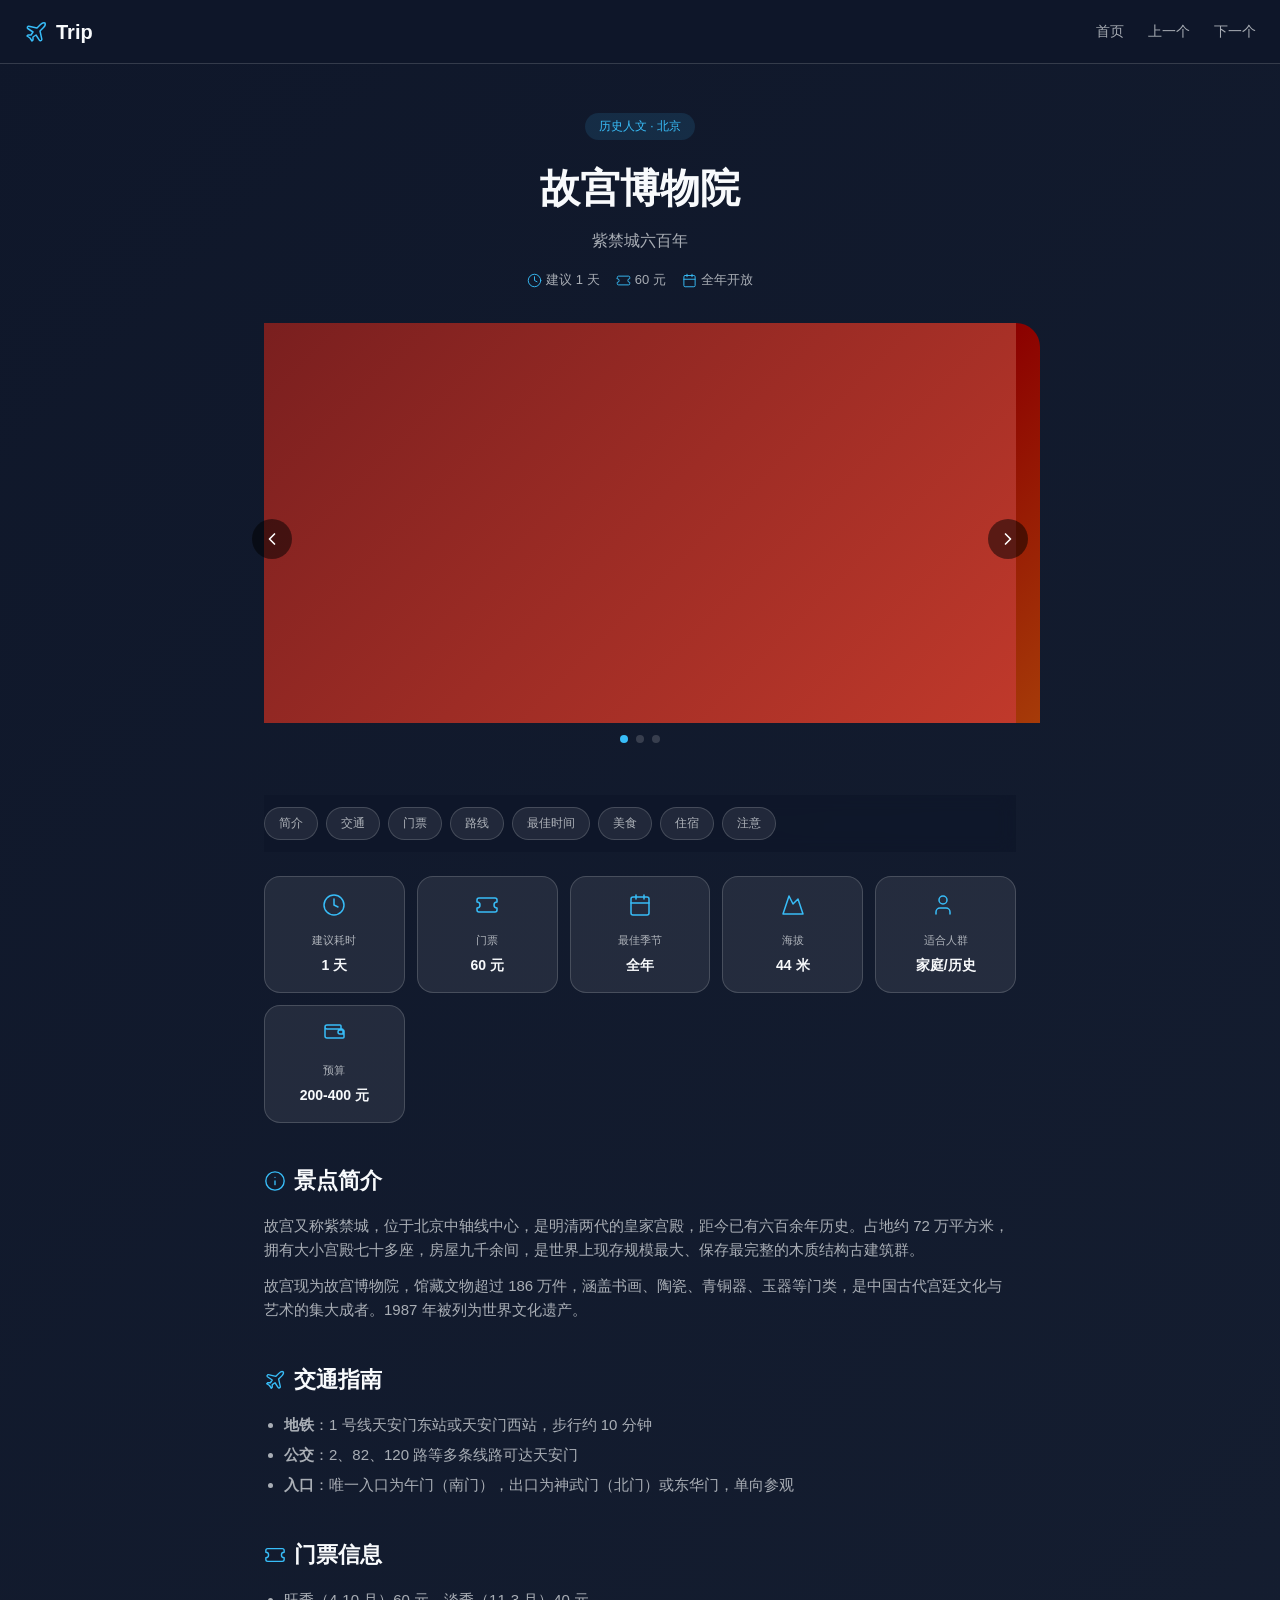
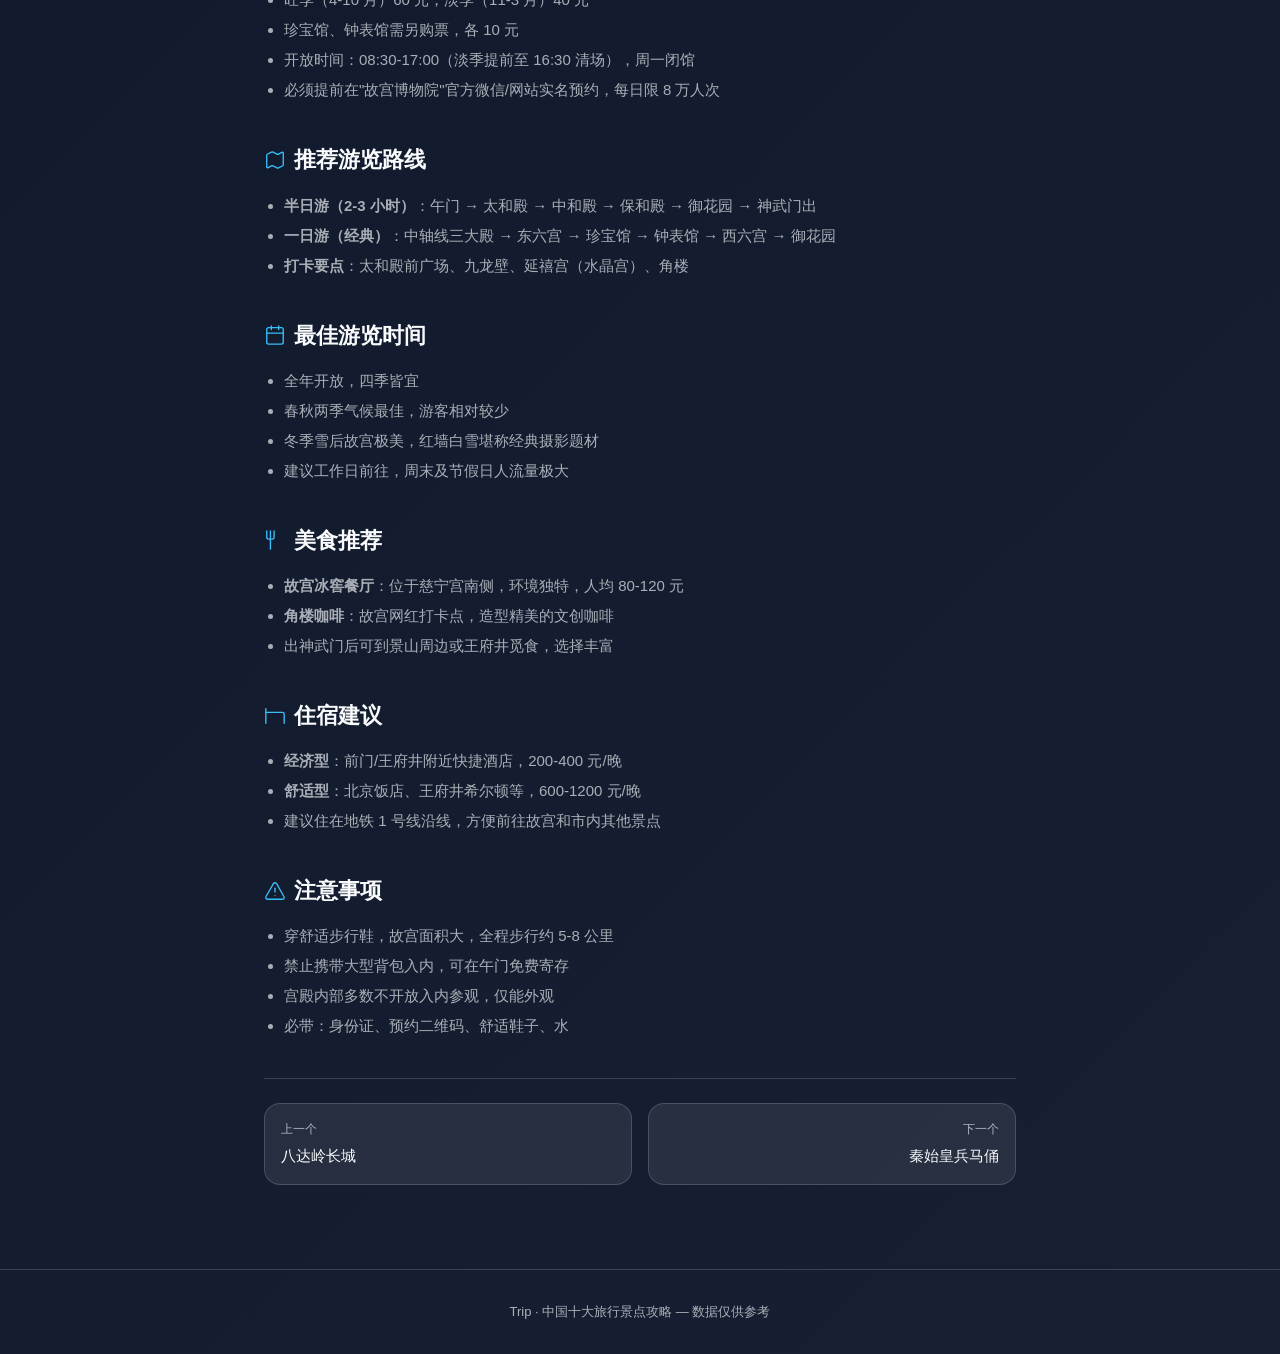
==== spots/forbidden-city.html @ f704538e "feat: 完成中国十大旅行景点攻略网站 首页含导航栏、Hero、搜索筛选、卡片网格；10 个详情页含轮播、8 攻略区块、6 信息卡片、环形景点导航；公共样式与脚本、结构化数据、需求文档及 READM" ====
<!DOCTYPE html>
<html lang="zh-CN">
<head>
  <meta charset="UTF-8" />
  <meta name="viewport" content="width=device-width, initial-scale=1" />
  <title>故宫博物院 — Trip 旅行攻略</title>
  <link rel="stylesheet" href="../css/style.css" />
</head>
<body>
  <nav class="navbar">
    <a class="nav-brand" href="../index.html">
      <svg xmlns="http://www.w3.org/2000/svg" viewBox="0 0 24 24" fill="none" stroke="currentColor" stroke-width="1.5" stroke-linecap="round" stroke-linejoin="round"><path d="M17.8 19.2 16 11l3.5-3.5C21 6 21.5 4 21 3c-1-.5-3 0-4.5 1.5L13 8 4.8 6.2c-.5-.1-.9.1-1.1.5l-.3.5c-.2.5-.1 1 .3 1.3L9 12l-2 3H4l-1 1 3 2 2 3 1-1v-3l3-2 3.5 5.3c.3.4.8.5 1.3.3l.5-.2c.4-.3.6-.7.5-1.2z"/></svg>
      Trip
    </a>
    <button class="nav-toggle" aria-label="菜单"><svg xmlns="http://www.w3.org/2000/svg" viewBox="0 0 24 24" fill="none" stroke="currentColor" stroke-width="2" stroke-linecap="round"><path d="M4 6h16M4 12h16M4 18h16"/></svg></button>
    <div class="nav-links">
      <a href="../index.html">首页</a>
      <a href="great-wall.html">上一个</a>
      <a href="terracotta-army.html">下一个</a>
    </div>
  </nav>

  <header class="detail-header">
    <span class="badge">历史人文 · 北京</span>
    <h1>故宫博物院</h1>
    <p class="tagline">紫禁城六百年</p>
    <div class="meta-row">
      <span><svg xmlns="http://www.w3.org/2000/svg" viewBox="0 0 24 24" fill="none" stroke="currentColor" stroke-width="1.5" stroke-linecap="round" stroke-linejoin="round"><circle cx="12" cy="12" r="10"/><path d="M12 6v6l4 2"/></svg>建议 1 天</span>
      <span><svg xmlns="http://www.w3.org/2000/svg" viewBox="0 0 24 24" fill="none" stroke="currentColor" stroke-width="1.5" stroke-linecap="round" stroke-linejoin="round"><path d="M2 9a3 3 0 0 1 0 6v2a2 2 0 0 0 2 2h16a2 2 0 0 0 2-2v-2a3 3 0 0 1 0-6V7a2 2 0 0 0-2-2H4a2 2 0 0 0-2 2Z"/></svg>60 元</span>
      <span><svg xmlns="http://www.w3.org/2000/svg" viewBox="0 0 24 24" fill="none" stroke="currentColor" stroke-width="1.5" stroke-linecap="round" stroke-linejoin="round"><rect width="18" height="18" x="3" y="4" rx="2"/><path d="M16 2v4M8 2v4M3 10h18"/></svg>全年开放</span>
    </div>
  </header>

  <div class="carousel">
    <div class="carousel-track">
      <div class="carousel-slide" style="background:linear-gradient(135deg,#7a1f1f,#c0392b)"></div>
      <div class="carousel-slide" style="background:linear-gradient(135deg,#8b0000,#d4a017)"></div>
      <div class="carousel-slide" style="background:linear-gradient(135deg,#5d1015,#a04050)"></div>
    </div>
    <button class="carousel-btn prev" aria-label="上一张"><svg xmlns="http://www.w3.org/2000/svg" viewBox="0 0 24 24" fill="none" stroke="currentColor" stroke-width="2" stroke-linecap="round" stroke-linejoin="round"><path d="m15 18-6-6 6-6"/></svg></button>
    <button class="carousel-btn next" aria-label="下一张"><svg xmlns="http://www.w3.org/2000/svg" viewBox="0 0 24 24" fill="none" stroke="currentColor" stroke-width="2" stroke-linecap="round" stroke-linejoin="round"><path d="m9 18 6-6-6-6"/></svg></button>
    <div class="carousel-dots"><button class="active" aria-label="第1张"></button><button aria-label="第2张"></button><button aria-label="第3张"></button></div>
  </div>

  <div class="detail-content">
    <nav class="section-nav">
      <a href="#intro" class="active">简介</a><a href="#transport">交通</a><a href="#tickets">门票</a><a href="#routes">路线</a><a href="#season">最佳时间</a><a href="#food">美食</a><a href="#stay">住宿</a><a href="#tips">注意</a>
    </nav>

    <div class="info-cards">
      <div class="info-card"><svg xmlns="http://www.w3.org/2000/svg" viewBox="0 0 24 24" fill="none" stroke="currentColor" stroke-width="1.5" stroke-linecap="round" stroke-linejoin="round"><circle cx="12" cy="12" r="10"/><path d="M12 6v6l4 2"/></svg><div class="label">建议耗时</div><div class="value">1 天</div></div>
      <div class="info-card"><svg xmlns="http://www.w3.org/2000/svg" viewBox="0 0 24 24" fill="none" stroke="currentColor" stroke-width="1.5" stroke-linecap="round" stroke-linejoin="round"><path d="M2 9a3 3 0 0 1 0 6v2a2 2 0 0 0 2 2h16a2 2 0 0 0 2-2v-2a3 3 0 0 1 0-6V7a2 2 0 0 0-2-2H4a2 2 0 0 0-2 2Z"/></svg><div class="label">门票</div><div class="value">60 元</div></div>
      <div class="info-card"><svg xmlns="http://www.w3.org/2000/svg" viewBox="0 0 24 24" fill="none" stroke="currentColor" stroke-width="1.5" stroke-linecap="round" stroke-linejoin="round"><rect width="18" height="18" x="3" y="4" rx="2"/><path d="M16 2v4M8 2v4M3 10h18"/></svg><div class="label">最佳季节</div><div class="value">全年</div></div>
      <div class="info-card"><svg xmlns="http://www.w3.org/2000/svg" viewBox="0 0 24 24" fill="none" stroke="currentColor" stroke-width="1.5" stroke-linecap="round" stroke-linejoin="round"><path d="m8 3 4 8 5-5 5 15H2L8 3z"/></svg><div class="label">海拔</div><div class="value">44 米</div></div>
      <div class="info-card"><svg xmlns="http://www.w3.org/2000/svg" viewBox="0 0 24 24" fill="none" stroke="currentColor" stroke-width="1.5" stroke-linecap="round" stroke-linejoin="round"><path d="M16 21v-2a4 4 0 0 0-4-4H6a4 4 0 0 0-4 4v2"/><circle cx="9" cy="7" r="4"/></svg><div class="label">适合人群</div><div class="value">家庭/历史</div></div>
      <div class="info-card"><svg xmlns="http://www.w3.org/2000/svg" viewBox="0 0 24 24" fill="none" stroke="currentColor" stroke-width="1.5" stroke-linecap="round" stroke-linejoin="round"><path d="M19 7V4a1 1 0 0 0-1-1H5a2 2 0 0 0 0 4h15a1 1 0 0 1 1 1v4h-3a2 2 0 0 1 0-4h3a1 1 0 0 1 1 1v6a1 1 0 0 1-1 1H5a2 2 0 0 1-2-2V5"/></svg><div class="label">预算</div><div class="value">200-400 元</div></div>
    </div>

    <section class="detail-section" id="intro">
      <h2><svg xmlns="http://www.w3.org/2000/svg" viewBox="0 0 24 24" fill="none" stroke="currentColor" stroke-width="1.5" stroke-linecap="round" stroke-linejoin="round"><circle cx="12" cy="12" r="10"/><path d="M12 16v-4"/><path d="M12 8h.01"/></svg>景点简介</h2>
      <p>故宫又称紫禁城，位于北京中轴线中心，是明清两代的皇家宫殿，距今已有六百余年历史。占地约 72 万平方米，拥有大小宫殿七十多座，房屋九千余间，是世界上现存规模最大、保存最完整的木质结构古建筑群。</p>
      <p>故宫现为故宫博物院，馆藏文物超过 186 万件，涵盖书画、陶瓷、青铜器、玉器等门类，是中国古代宫廷文化与艺术的集大成者。1987 年被列为世界文化遗产。</p>
    </section>

    <section class="detail-section" id="transport">
      <h2><svg xmlns="http://www.w3.org/2000/svg" viewBox="0 0 24 24" fill="none" stroke="currentColor" stroke-width="1.5" stroke-linecap="round" stroke-linejoin="round"><path d="M17.8 19.2 16 11l3.5-3.5C21 6 21.5 4 21 3c-1-.5-3 0-4.5 1.5L13 8 4.8 6.2c-.5-.1-.9.1-1.1.5l-.3.5c-.2.5-.1 1 .3 1.3L9 12l-2 3H4l-1 1 3 2 2 3 1-1v-3l3-2 3.5 5.3c.3.4.8.5 1.3.3l.5-.2c.4-.3.6-.7.5-1.2z"/></svg>交通指南</h2>
      <ul>
        <li><strong>地铁</strong>：1 号线天安门东站或天安门西站，步行约 10 分钟</li>
        <li><strong>公交</strong>：2、82、120 路等多条线路可达天安门</li>
        <li><strong>入口</strong>：唯一入口为午门（南门），出口为神武门（北门）或东华门，单向参观</li>
      </ul>
    </section>

    <section class="detail-section" id="tickets">
      <h2><svg xmlns="http://www.w3.org/2000/svg" viewBox="0 0 24 24" fill="none" stroke="currentColor" stroke-width="1.5" stroke-linecap="round" stroke-linejoin="round"><path d="M2 9a3 3 0 0 1 0 6v2a2 2 0 0 0 2 2h16a2 2 0 0 0 2-2v-2a3 3 0 0 1 0-6V7a2 2 0 0 0-2-2H4a2 2 0 0 0-2 2Z"/></svg>门票信息</h2>
      <ul>
        <li>旺季（4-10 月）60 元，淡季（11-3 月）40 元</li>
        <li>珍宝馆、钟表馆需另购票，各 10 元</li>
        <li>开放时间：08:30-17:00（淡季提前至 16:30 清场），周一闭馆</li>
        <li>必须提前在"故宫博物院"官方微信/网站实名预约，每日限 8 万人次</li>
      </ul>
    </section>

    <section class="detail-section" id="routes">
      <h2><svg xmlns="http://www.w3.org/2000/svg" viewBox="0 0 24 24" fill="none" stroke="currentColor" stroke-width="1.5" stroke-linecap="round" stroke-linejoin="round"><path d="M14.106 5.553a2 2 0 0 0 1.788 0l3.659-1.83A1 1 0 0 1 21 4.619v12.764a1 1 0 0 1-.553.894l-4.553 2.277a2 2 0 0 1-1.788 0l-4.212-2.106a2 2 0 0 0-1.788 0l-3.659 1.83A1 1 0 0 1 3 19.381V6.618a1 1 0 0 1 .553-.894l4.553-2.277a2 2 0 0 1 1.788 0Z"/></svg>推荐游览路线</h2>
      <ul>
        <li><strong>半日游（2-3 小时）</strong>：午门 → 太和殿 → 中和殿 → 保和殿 → 御花园 → 神武门出</li>
        <li><strong>一日游（经典）</strong>：中轴线三大殿 → 东六宫 → 珍宝馆 → 钟表馆 → 西六宫 → 御花园</li>
        <li><strong>打卡要点</strong>：太和殿前广场、九龙壁、延禧宫（水晶宫）、角楼</li>
      </ul>
    </section>

    <section class="detail-section" id="season">
      <h2><svg xmlns="http://www.w3.org/2000/svg" viewBox="0 0 24 24" fill="none" stroke="currentColor" stroke-width="1.5" stroke-linecap="round" stroke-linejoin="round"><rect width="18" height="18" x="3" y="4" rx="2"/><path d="M16 2v4M8 2v4M3 10h18"/></svg>最佳游览时间</h2>
      <ul>
        <li>全年开放，四季皆宜</li>
        <li>春秋两季气候最佳，游客相对较少</li>
        <li>冬季雪后故宫极美，红墙白雪堪称经典摄影题材</li>
        <li>建议工作日前往，周末及节假日人流量极大</li>
      </ul>
    </section>

    <section class="detail-section" id="food">
      <h2><svg xmlns="http://www.w3.org/2000/svg" viewBox="0 0 24 24" fill="none" stroke="currentColor" stroke-width="1.5" stroke-linecap="round" stroke-linejoin="round"><path d="M3 2v7c0 1.1.9 2 2 2h4a2 2 0 0 0 2-2V2"/><path d="M7 2v20"/></svg>美食推荐</h2>
      <ul>
        <li><strong>故宫冰窖餐厅</strong>：位于慈宁宫南侧，环境独特，人均 80-120 元</li>
        <li><strong>角楼咖啡</strong>：故宫网红打卡点，造型精美的文创咖啡</li>
        <li>出神武门后可到景山周边或王府井觅食，选择丰富</li>
      </ul>
    </section>

    <section class="detail-section" id="stay">
      <h2><svg xmlns="http://www.w3.org/2000/svg" viewBox="0 0 24 24" fill="none" stroke="currentColor" stroke-width="1.5" stroke-linecap="round" stroke-linejoin="round"><path d="M2 4v16"/><path d="M2 8h18a2 2 0 0 1 2 2v10"/></svg>住宿建议</h2>
      <ul>
        <li><strong>经济型</strong>：前门/王府井附近快捷酒店，200-400 元/晚</li>
        <li><strong>舒适型</strong>：北京饭店、王府井希尔顿等，600-1200 元/晚</li>
        <li>建议住在地铁 1 号线沿线，方便前往故宫和市内其他景点</li>
      </ul>
    </section>

    <section class="detail-section" id="tips">
      <h2><svg xmlns="http://www.w3.org/2000/svg" viewBox="0 0 24 24" fill="none" stroke="currentColor" stroke-width="1.5" stroke-linecap="round" stroke-linejoin="round"><path d="m21.73 18-8-14a2 2 0 0 0-3.46 0l-8 14A2 2 0 0 0 4 21h16a2 2 0 0 0 1.73-3Z"/><path d="M12 9v4"/><path d="M12 17h.01"/></svg>注意事项</h2>
      <ul>
        <li>穿舒适步行鞋，故宫面积大，全程步行约 5-8 公里</li>
        <li>禁止携带大型背包入内，可在午门免费寄存</li>
        <li>宫殿内部多数不开放入内参观，仅能外观</li>
        <li>必带：身份证、预约二维码、舒适鞋子、水</li>
      </ul>
    </section>

    <nav class="spot-nav">
      <a href="great-wall.html"><div class="nav-label">上一个</div><div class="nav-name">八达岭长城</div></a>
      <a href="terracotta-army.html" class="next"><div class="nav-label">下一个</div><div class="nav-name">秦始皇兵马俑</div></a>
    </nav>
  </div>

  <footer class="footer">Trip · 中国十大旅行景点攻略 — 数据仅供参考</footer>
  <button class="back-top" id="backTop" aria-label="返回顶部"><svg xmlns="http://www.w3.org/2000/svg" viewBox="0 0 24 24" fill="none" stroke="currentColor" stroke-width="2" stroke-linecap="round" stroke-linejoin="round"><path d="m18 15-6-6-6 6"/></svg></button>
  <script src="../js/main.js"></script>
</body>
</html>
---- css/style.css ----
:root {
  --bg-1: #0f172a;
  --bg-2: #1e293b;
  --bg-3: #0e7490;
  --card: rgba(255, 255, 255, 0.08);
  --card-hover: rgba(255, 255, 255, 0.14);
  --card-border: rgba(255, 255, 255, 0.16);
  --text: #f8fafc;
  --muted: rgba(248, 250, 252, 0.66);
  --accent: #38bdf8;
  --accent-dim: rgba(56, 189, 248, 0.12);
  --focus-ring: rgba(56, 189, 248, 0.5);
  --radius: 16px;
  --radius-lg: 24px;
  --nav-h: 64px;
}

* { box-sizing: border-box; margin: 0; padding: 0; }

html { scroll-behavior: smooth; }

body {
  min-height: 100vh;
  font-family: -apple-system, BlinkMacSystemFont, "Segoe UI", "PingFang SC",
    "Hiragino Sans GB", "Microsoft YaHei", sans-serif;
  color: var(--text);
  background: linear-gradient(135deg, var(--bg-1), var(--bg-2));
  background-size: 200% 200%;
  animation: drift 20s ease-in-out infinite;
  line-height: 1.6;
}

@keyframes drift {
  0%, 100% { background-position: 0% 50%; }
  50% { background-position: 100% 50%; }
}

a { color: var(--accent); text-decoration: none; transition: color 0.2s ease; }
a:hover { color: #7dd3fc; }

img { max-width: 100%; display: block; }

/* ===== Navigation ===== */
.navbar {
  position: fixed; top: 0; left: 0; right: 0;
  height: var(--nav-h);
  background: rgba(15, 23, 42, 0.85);
 backdrop-filter: blur(12px); -webkit-backdrop-filter: blur(12px);
 border-bottom: 1px solid var(--card-border);
 z-index: 100;
  display: flex; align-items: center; padding: 0 24px;
}
.nav-brand {
  font-size: 20px; font-weight: 700; color: var(--text);
  display: flex; align-items: center; gap: 8px;
}
.nav-brand svg { width: 24px; height: 24px; color: var(--accent); }
.nav-links { display: flex; align-items: center; gap: 24px; margin-left: auto; }
.nav-links a { color: var(--muted); font-size: 14px; font-weight: 500; }
.nav-links a:hover, .nav-links a.active { color: var(--text); }
.nav-dropdown { position: relative; }
.nav-dropdown-trigger { cursor: pointer; }
.nav-dropdown-menu {
  position: absolute; top: calc(100% + 8px); right: 0;
  min-width: 200px; max-height: 400px; overflow-y: auto;
  background: var(--bg-2); border: 1px solid var(--card-border);
  border-radius: var(--radius); padding: 8px;
  box-shadow: 0 16px 40px rgba(0,0,0,0.4);
  display: none; flex-direction: column; gap: 2px;
}
.nav-dropdown.open .nav-dropdown-menu { display: flex; }
.nav-dropdown-menu a {
  padding: 8px 12px; border-radius: 8px; font-size: 13px; color: var(--muted);
}
.nav-dropdown-menu a:hover { background: var(--card); color: var(--text); }
.nav-toggle { display: none; background: none; border: none; cursor: pointer; padding: 4px; }
.nav-toggle svg { width: 28px; height: 28px; color: var(--text); }

/* ===== Hero ===== */
.hero {
  text-align: center; padding: calc(var(--nav-h) + 80px) 24px 60px;
  animation: rise 0.7s cubic-bezier(0.22,1,0.36,1) both;
}
.hero h1 {
  font-size: clamp(36px, 8vw, 56px); font-weight: 700;
  letter-spacing: -0.02em; margin-bottom: 12px;
}
.hero h1 span { color: var(--accent); }
.hero p { color: var(--muted); font-size: clamp(15px, 2.5vw, 18px); max-width: 560px; margin: 0 auto 32px; }

/* ===== Search & Filter ===== */
.controls {
  max-width: 900px; margin: 0 auto 40px; padding: 0 24px;
  display: flex; flex-wrap: wrap; gap: 12px; align-items: center; justify-content: center;
}
.search-box {
  flex: 1; min-width: 240px; position: relative;
}
.search-box svg {
  position: absolute; left: 14px; top: 50%; transform: translateY(-50%);
  width: 18px; height: 18px; color: var(--muted);
}
.search-box input {
  width: 100%; padding: 12px 16px 12px 42px;
  background: var(--card); border: 1px solid var(--card-border);
  border-radius: 999px; color: var(--text); font-size: 14px; font-family: inherit;
  outline: none; transition: border-color 0.2s ease;
}
.search-box input:focus { border-color: var(--accent); }
.search-box input::placeholder { color: var(--muted); }
.filter-btns { display: flex; gap: 8px; }
.filter-btn {
  padding: 10px 18px; border-radius: 999px; cursor: pointer;
  background: var(--card); border: 1px solid var(--card-border);
  color: var(--muted); font-size: 13px; font-family: inherit;
  transition: all 0.2s ease;
}
.filter-btn:hover { color: var(--text); background: var(--card-hover); }
.filter-btn.active { background: var(--accent-dim); color: var(--accent); border-color: var(--accent); }
.filter-btn:focus-visible, .search-box input:focus-visible {
  outline: 2px solid var(--focus-ring); outline-offset: 2px;
}

/* ===== Card Grid ===== */
.grid {
  display: grid;
  grid-template-columns: repeat(auto-fill, minmax(260px, 1fr));
  gap: 24px; max-width: 1200px; margin: 0 auto; padding: 0 24px 60px;
}
.card {
  border-radius: var(--radius); overflow: hidden; cursor: pointer;
  background: var(--card); border: 1px solid var(--card-border);
  transition: transform 0.2s ease, box-shadow 0.2s ease, background 0.2s ease;
  animation: rise 0.5s cubic-bezier(0.22,1,0.36,1) both;
}
.card:hover { transform: translateY(-4px); box-shadow: 0 16px 40px rgba(0,0,0,0.3); background: var(--card-hover); }
.card:focus-visible { outline: 2px solid var(--focus-ring); outline-offset: 2px; }
.card-img {
  height: 180px; background-size: cover; background-position: center;
  position: relative;
}
.card-body { padding: 20px; }
.card-body h3 { font-size: 18px; font-weight: 600; margin-bottom: 4px; }
.card-body .city { font-size: 13px; color: var(--accent); margin-bottom: 8px; }
.card-body .summary { font-size: 13px; color: var(--muted); line-height: 1.5; }
.card-tags { display: flex; flex-wrap: wrap; gap: 6px; margin-top: 12px; }
.card-tags span {
  font-size: 11px; padding: 3px 10px; border-radius: 999px;
  background: var(--accent-dim); color: var(--accent);
}
.card-meta { display: flex; gap: 16px; margin-top: 12px; font-size: 12px; color: var(--muted); }
.card-meta svg { width: 14px; height: 14px; vertical-align: -2px; margin-right: 4px; }
.no-results { text-align: center; color: var(--muted); padding: 60px 24px; font-size: 15px; }

/* ===== Footer ===== */
.footer {
  text-align: center; padding: 32px 24px;
  border-top: 1px solid var(--card-border); color: var(--muted); font-size: 13px;
}

/* ===== Back to Top ===== */
.back-top {
  position: fixed; bottom: 24px; right: 24px;
  width: 44px; height: 44px; border-radius: 50%;
  background: var(--accent); color: var(--bg-1); border: none;
  cursor: pointer; display: flex; align-items: center; justify-content: center;
  opacity: 0; transform: translateY(20px); transition: all 0.3s ease;
  z-index: 90;
}
.back-top.visible { opacity: 1; transform: translateY(0); }
.back-top:hover { background: #7dd3fc; }
.back-top:focus-visible { outline: 2px solid var(--focus-ring); outline-offset: 2px; }
.back-top svg { width: 22px; height: 22px; }

/* ===== Detail Page ===== */
.detail-header {
  padding: calc(var(--nav-h) + 48px) 24px 32px; text-align: center;
}
.detail-header .badge {
  display: inline-block; font-size: 12px; color: var(--accent);
  background: var(--accent-dim); padding: 4px 14px; border-radius: 999px; margin-bottom: 16px;
}
.detail-header h1 { font-size: clamp(28px, 6vw, 40px); font-weight: 700; margin-bottom: 8px; }
.detail-header .tagline { color: var(--muted); font-size: 16px; margin-bottom: 16px; }
.detail-header .meta-row { display: flex; flex-wrap: wrap; gap: 16px; justify-content: center; font-size: 13px; color: var(--muted); }
.detail-header .meta-row span { display: inline-flex; align-items: center; gap: 4px; }
.detail-header .meta-row svg { width: 15px; height: 15px; color: var(--accent); }

/* Carousel */
.carousel {
  max-width: 800px; margin: 0 auto 40px; padding: 0 24px;
  position: relative; border-radius: var(--radius-lg); overflow: hidden;
}
.carousel-track { display: flex; transition: transform 0.4s ease; }
.carousel-slide {
  min-width: 100%; height: 400px;
  background-size: cover; background-position: center;
}
.carousel-btn {
  position: absolute; top: 50%; transform: translateY(-50%);
  width: 40px; height: 40px; border-radius: 50%;
  background: rgba(0,0,0,0.5); border: none; cursor: pointer;
  display: flex; align-items: center; justify-content: center;
  color: #fff; transition: background 0.2s ease;
}
.carousel-btn:hover { background: rgba(0,0,0,0.7); }
.carousel-btn:focus-visible { outline: 2px solid var(--focus-ring); outline-offset: 2px; }
.carousel-btn.prev { left: 12px; }
.carousel-btn.next { right: 12px; }
.carousel-btn svg { width: 20px; height: 20px; }
.carousel-dots { display: flex; gap: 8px; justify-content: center; padding: 12px; }
.carousel-dots button {
  width: 8px; height: 8px; border-radius: 50%; border: none; cursor: pointer;
  background: var(--card-border); transition: background 0.2s ease;
}
.carousel-dots button.active { background: var(--accent); }

/* Detail content */
.detail-content { max-width: 800px; margin: 0 auto; padding: 0 24px 60px; }
.section-nav {
  position: sticky; top: var(--nav-h); z-index: 50;
  display: flex; gap: 8px; overflow-x: auto; padding: 12px 0; margin-bottom: 24px;
  background: rgba(15,23,42,0.85); backdrop-filter: blur(8px); -webkit-backdrop-filter: blur(8px);
}
.section-nav a {
  white-space: nowrap; padding: 6px 14px; border-radius: 999px;
  font-size: 12px; color: var(--muted); background: var(--card);
  border: 1px solid var(--card-border); transition: all 0.2s ease;
}
.section-nav a:hover, .section-nav a.active { color: var(--accent); border-color: var(--accent); }
.detail-section { margin-bottom: 40px; scroll-margin-top: calc(var(--nav-h) + 60px); }
.detail-section h2 {
  font-size: 22px; font-weight: 600; margin-bottom: 16px;
  display: flex; align-items: center; gap: 8px;
}
.detail-section h2 svg { width: 22px; height: 22px; color: var(--accent); }
.detail-section p { color: var(--muted); font-size: 15px; margin-bottom: 12px; }
.detail-section ul { padding-left: 20px; color: var(--muted); font-size: 15px; }
.detail-section ul li { margin-bottom: 6px; }

/* Info cards */
.info-cards {
  display: grid; grid-template-columns: repeat(auto-fit, minmax(120px, 1fr));
  gap: 12px; margin-bottom: 40px;
}
.info-card {
  padding: 16px; background: var(--card); border: 1px solid var(--card-border);
  border-radius: var(--radius); text-align: center;
}
.info-card svg { width: 24px; height: 24px; color: var(--accent); margin-bottom: 8px; }
.info-card .label { font-size: 11px; color: var(--muted); margin-bottom: 4px; }
.info-card .value { font-size: 14px; font-weight: 600; }

/* Spot navigation */
.spot-nav {
  display: flex; justify-content: space-between; gap: 16px;
  padding: 24px 0; border-top: 1px solid var(--card-border);
}
.spot-nav a {
  flex: 1; padding: 16px; background: var(--card); border: 1px solid var(--card-border);
  border-radius: var(--radius); transition: background 0.2s ease;
}
.spot-nav a:hover { background: var(--card-hover); }
.spot-nav .nav-label { font-size: 12px; color: var(--muted); }
.spot-nav .nav-name { font-size: 15px; font-weight: 500; color: var(--text); margin-top: 4px; }
.spot-nav .next { text-align: right; }

/* ===== Animations ===== */
@keyframes rise {
  from { opacity: 0; transform: translateY(18px); }
  to { opacity: 1; transform: translateY(0); }
}

/* ===== Responsive ===== */
@media (max-width: 768px) {
  .nav-links { display: none; }
  .nav-toggle { display: block; }
  .nav-links.open {
    display: flex; flex-direction: column; position: absolute;
    top: var(--nav-h); left: 0; right: 0;
    background: var(--bg-2); padding: 16px 24px; gap: 16px;
    border-bottom: 1px solid var(--card-border);
  }
  .nav-dropdown-menu { position: static; max-height: none; box-shadow: none; }
  .carousel-slide { height: 260px; }
  .spot-nav { flex-direction: column; }
  .spot-nav .next { text-align: left; }
}

@media (prefers-reduced-motion: reduce) {
  body, .hero, .card, .back-top { animation: none !important; transition: none !important; }
  html { scroll-behavior: auto; }
}
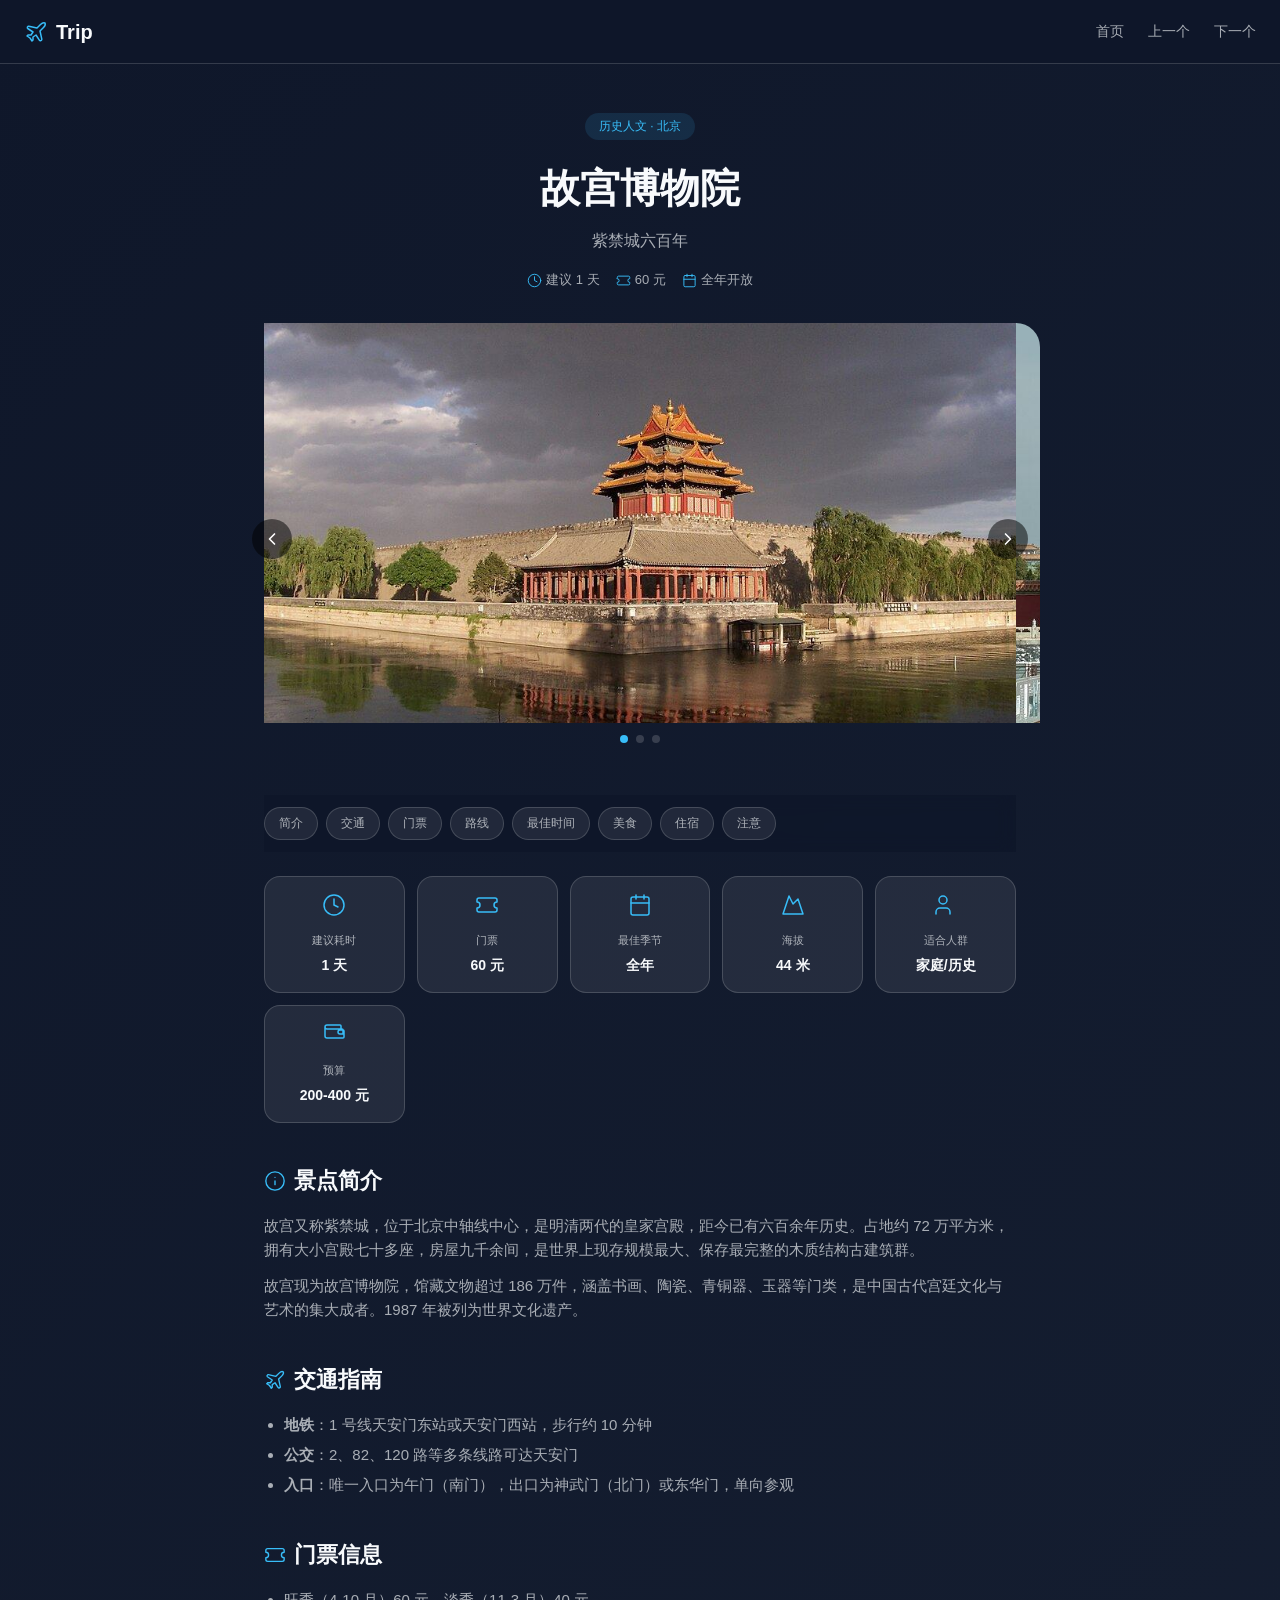
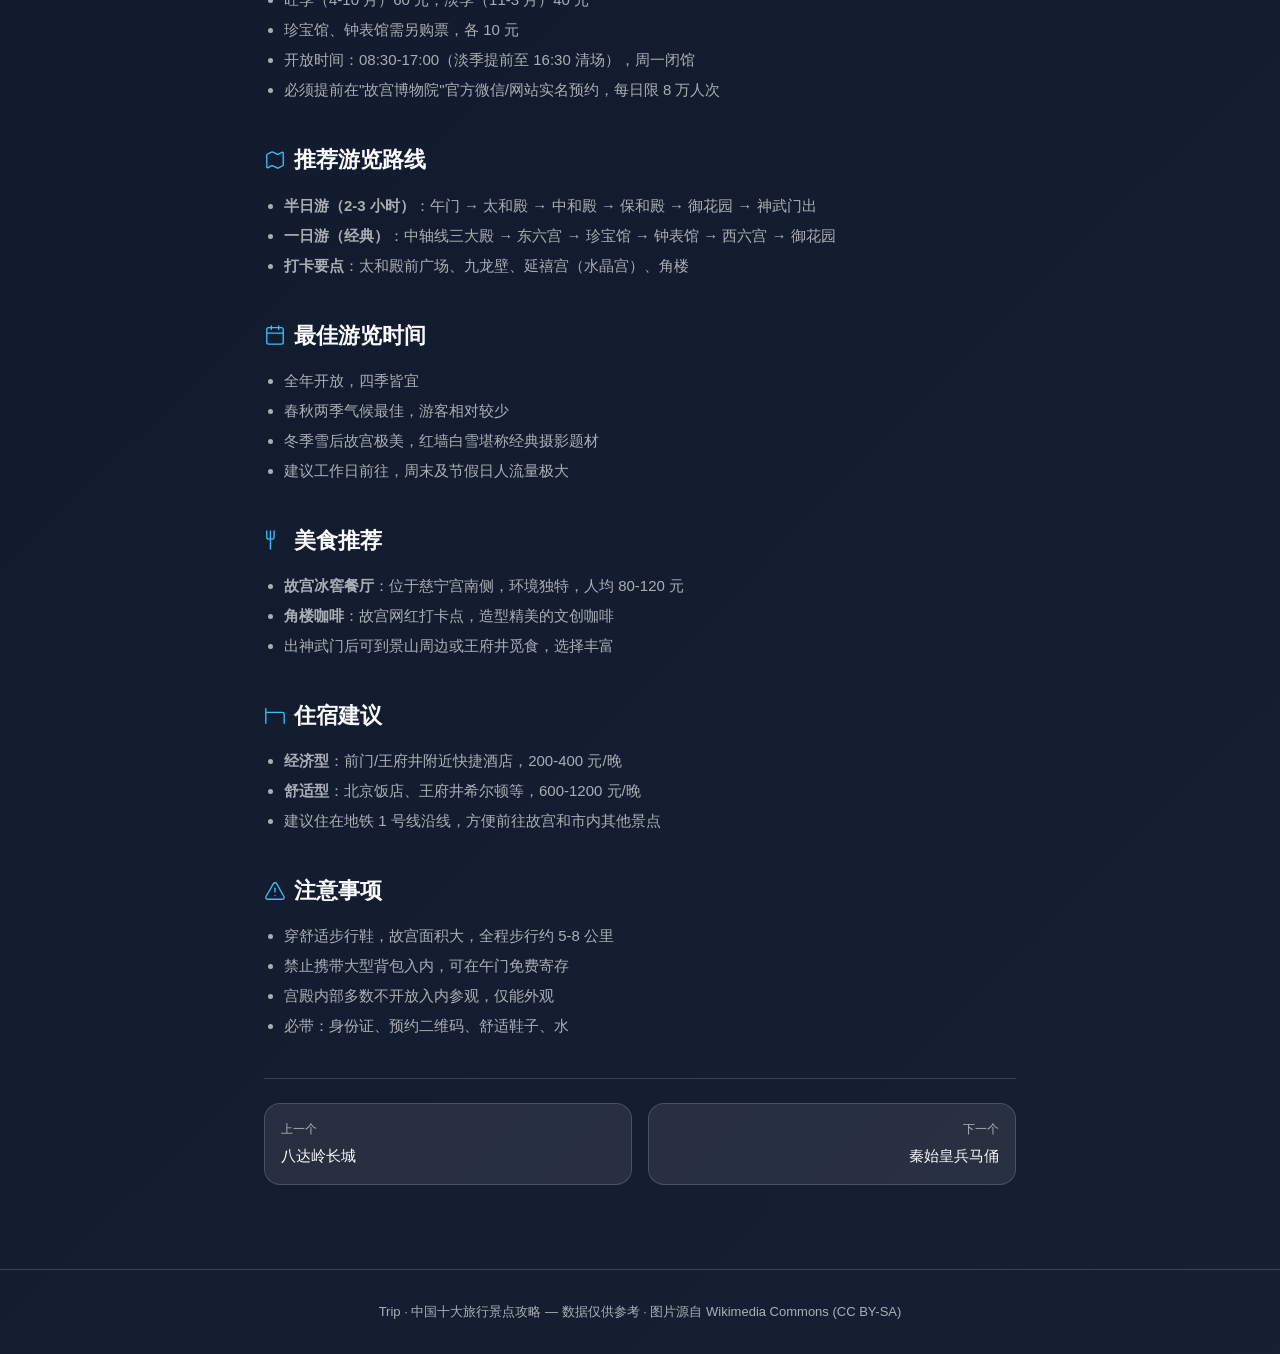
==== commit 8b44f6cf: "feat: 补充真实景点图片（Wikimedia Commons, CC BY-SA） 从 Wikimedia Commons 获取 10 个景点各 3 张真实照片（共 30 张），经 Pillow " ====
--- a/spots/forbidden-city.html
+++ b/spots/forbidden-city.html
@@ -33,9 +33,9 @@
 
   <div class="carousel">
     <div class="carousel-track">
-      <div class="carousel-slide" style="background:linear-gradient(135deg,#7a1f1f,#c0392b)"></div>
-      <div class="carousel-slide" style="background:linear-gradient(135deg,#8b0000,#d4a017)"></div>
-      <div class="carousel-slide" style="background:linear-gradient(135deg,#5d1015,#a04050)"></div>
+      <div class="carousel-slide" style="background-image:url(../assets/images/forbidden-city-1.jpg),linear-gradient(135deg,#7a1f1f,#c0392b)"></div>
+      <div class="carousel-slide" style="background-image:url(../assets/images/forbidden-city-2.jpg),linear-gradient(135deg,#8b0000,#d4a017)"></div>
+      <div class="carousel-slide" style="background-image:url(../assets/images/forbidden-city-3.jpg),linear-gradient(135deg,#5d1015,#a04050)"></div>
     </div>
     <button class="carousel-btn prev" aria-label="上一张"><svg xmlns="http://www.w3.org/2000/svg" viewBox="0 0 24 24" fill="none" stroke="currentColor" stroke-width="2" stroke-linecap="round" stroke-linejoin="round"><path d="m15 18-6-6 6-6"/></svg></button>
     <button class="carousel-btn next" aria-label="下一张"><svg xmlns="http://www.w3.org/2000/svg" viewBox="0 0 24 24" fill="none" stroke="currentColor" stroke-width="2" stroke-linecap="round" stroke-linejoin="round"><path d="m9 18 6-6-6-6"/></svg></button>
@@ -134,7 +134,7 @@
     </nav>
   </div>
 
-  <footer class="footer">Trip · 中国十大旅行景点攻略 — 数据仅供参考</footer>
+  <footer class="footer">Trip · 中国十大旅行景点攻略 — 数据仅供参考 · 图片源自 Wikimedia Commons (CC BY-SA)</footer>
   <button class="back-top" id="backTop" aria-label="返回顶部"><svg xmlns="http://www.w3.org/2000/svg" viewBox="0 0 24 24" fill="none" stroke="currentColor" stroke-width="2" stroke-linecap="round" stroke-linejoin="round"><path d="m18 15-6-6-6 6"/></svg></button>
   <script src="../js/main.js"></script>
 </body>
